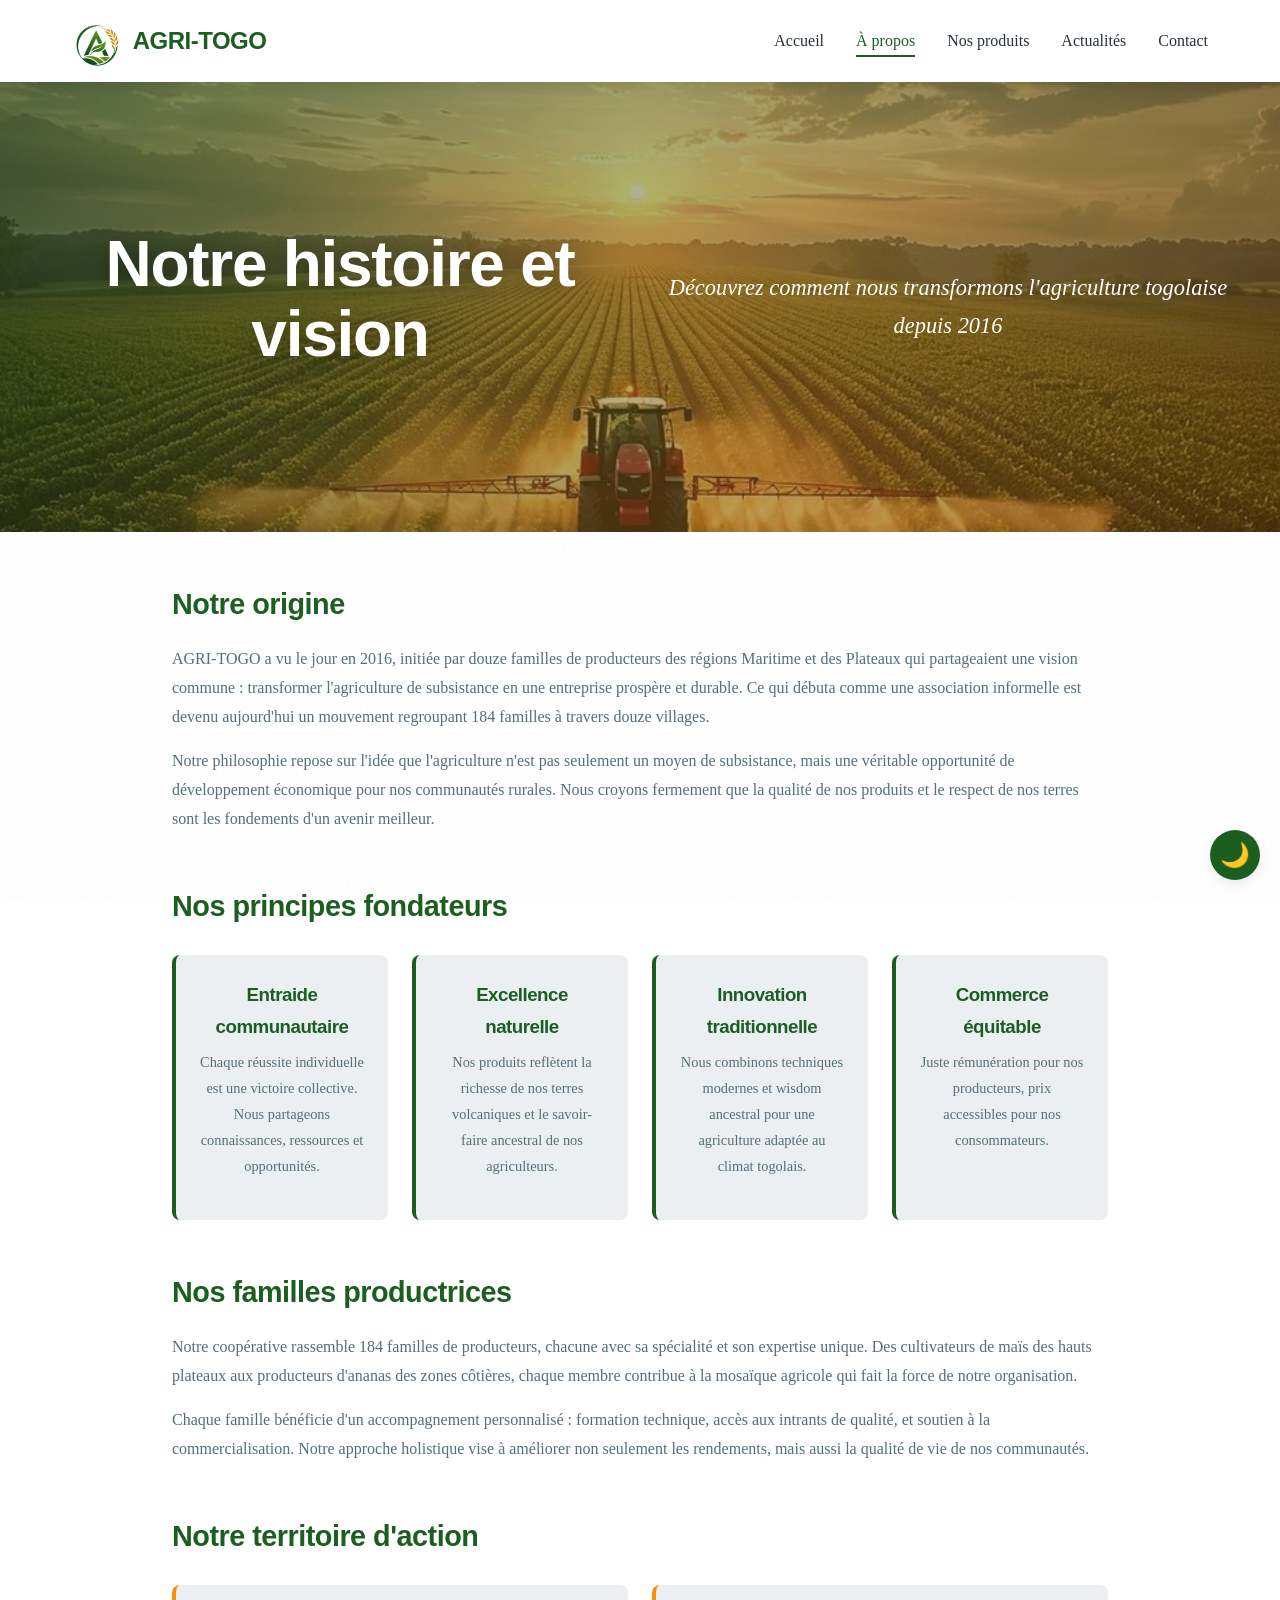
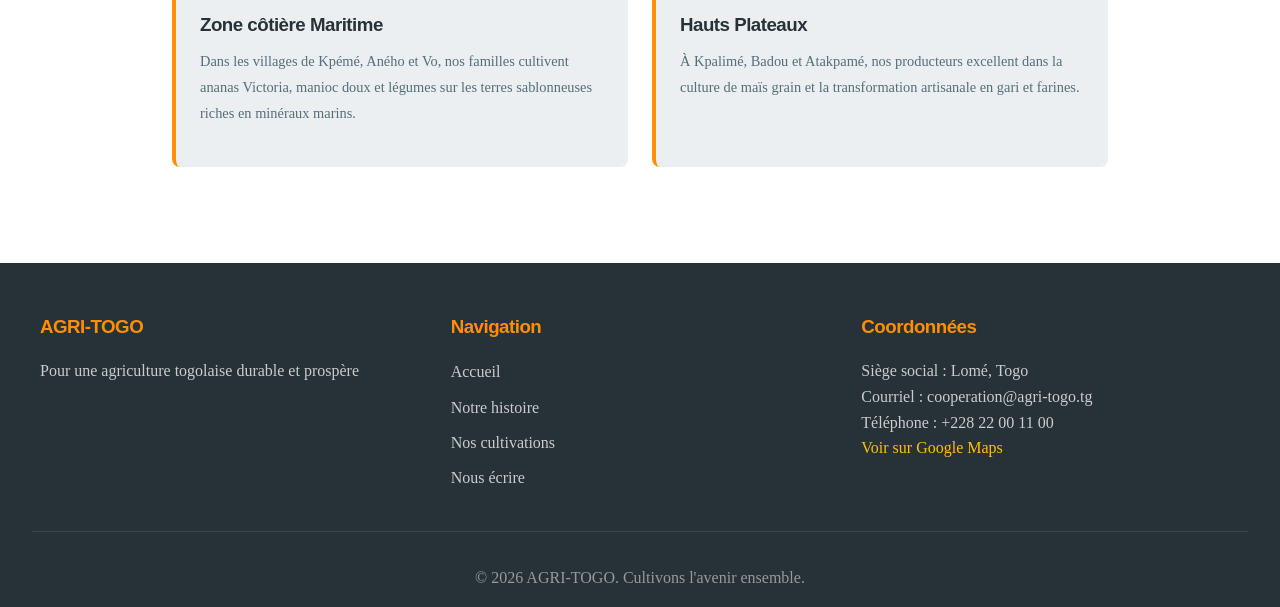
==== pages/a-propos.html @ 48dbe045 "First commit" ====
<!DOCTYPE html>
<html lang="fr">
<head>
    <meta charset="UTF-8">
    <meta name="viewport" content="width=device-width, initial-scale=1.0">
    <title>Notre Histoire | AGRI-TOGO</title>
    <link rel="stylesheet" href="../css/style.css">
</head>
<body>
    <!-- Header avec navigation -->
    <header>
        <nav class="navbar">
            <div class="logo">
                <img src="../images/logo.png" alt="AGRI-TOGO">
                <span class="logo-text">AGRI-TOGO</span>
            </div>
            <button class="hamburger" aria-label="Menu">
                <span></span>
                <span></span>
                <span></span>
            </button>
            <ul class="nav-links">
                <li><a href="../index.html">Accueil</a></li>
                <li><a href="a-propos.html" class="active">À propos</a></li>
                <li><a href="nos-produits.html">Nos produits</a></li>
                <li><a href="actualites.html">Actualités</a></li>
                <li><a href="contact.html">Contact</a></li>
            </ul>
        </nav>
    </header>

    <main>
        <!-- Header de page avec titre -->
        <section class="page-header">
            <h1>Notre histoire et vision</h1>
            <p>Découvrez comment nous transformons l'agriculture togolaise depuis 2016</p>
        </section>

        <!-- Contenu principal de la page À propos -->
        <section class="about-content">
            <!-- Section histoire -->
            <div class="about-section">
                <h2>Notre origine</h2>
                <p>AGRI-TOGO a vu le jour en 2016, initiée par douze familles de producteurs des régions Maritime et des Plateaux qui partageaient une vision commune : transformer l'agriculture de subsistance en une entreprise prospère et durable. Ce qui débuta comme une association informelle est devenu aujourd'hui un mouvement regroupant 184 familles à travers douze villages.</p>
                <p>Notre philosophie repose sur l'idée que l'agriculture n'est pas seulement un moyen de subsistance, mais une véritable opportunité de développement économique pour nos communautés rurales. Nous croyons fermement que la qualité de nos produits et le respect de nos terres sont les fondements d'un avenir meilleur.</p>
            </div>

            <!-- Section valeurs -->
            <div class="about-section">
                <h2>Nos principes fondateurs</h2>
                <div class="values-grid">
                    <div class="value-card">
                        <h3>Entraide communautaire</h3>
                        <p>Chaque réussite individuelle est une victoire collective. Nous partageons connaissances, ressources et opportunités.</p>
                    </div>
                    <div class="value-card">
                        <h3>Excellence naturelle</h3>
                        <p>Nos produits reflètent la richesse de nos terres volcaniques et le savoir-faire ancestral de nos agriculteurs.</p>
                    </div>
                    <div class="value-card">
                        <h3>Innovation traditionnelle</h3>
                        <p>Nous combinons techniques modernes et wisdom ancestral pour une agriculture adaptée au climat togolais.</p>
                    </div>
                    <div class="value-card">
                        <h3>Commerce équitable</h3>
                        <p>Juste rémunération pour nos producteurs, prix accessibles pour nos consommateurs.</p>
                    </div>
                </div>
            </div>

            <!-- Section membres -->
            <div class="about-section">
                <h2>Nos familles productrices</h2>
                <p>Notre coopérative rassemble 184 familles de producteurs, chacune avec sa spécialité et son expertise unique. Des cultivateurs de maïs des hauts plateaux aux producteurs d'ananas des zones côtières, chaque membre contribue à la mosaïque agricole qui fait la force de notre organisation.</p>
                <p>Chaque famille bénéficie d'un accompagnement personnalisé : formation technique, accès aux intrants de qualité, et soutien à la commercialisation. Notre approche holistique vise à améliorer non seulement les rendements, mais aussi la qualité de vie de nos communautés.</p>
            </div>

            <!-- Section zone d'action -->
            <div class="about-section">
                <h2>Notre territoire d'action</h2>
                <div class="regions-grid">
                    <div class="region-card">
                        <h3>Zone côtière Maritime</h3>
                        <p>Dans les villages de Kpémé, Aného et Vo, nos familles cultivent ananas Victoria, manioc doux et légumes sur les terres sablonneuses riches en minéraux marins.</p>
                    </div>
                    <div class="region-card">
                        <h3>Hauts Plateaux </h3>
                        <p>À Kpalimé, Badou et Atakpamé, nos producteurs excellent dans la culture de maïs grain et la transformation artisanale en gari et farines.</p>
                    </div>
                </div>
            </div>
        </section>
    </main>

    <!-- Footer identique à toutes les pages -->
    <footer>
        <div class="footer-content">
            <div class="footer-section">
                <h3>AGRI-TOGO</h3>
                <p>Pour une agriculture togolaise durable et prospère</p>
            </div>
            <div class="footer-section">
                <h3>Navigation</h3>
                <ul>
                    <li><a href="../index.html">Accueil</a></li>
                    <li><a href="a-propos.html">Notre histoire</a></li>
                    <li><a href="nos-produits.html">Nos cultivations</a></li>
                    <li><a href="contact.html">Nous écrire</a></li>
                </ul>
            </div>
            <div class="footer-section">
                <h3>Coordonnées</h3>
                <p>Siège social : Lomé, Togo</p>
                <p>Courriel : cooperation@agri-togo.tg</p>
                <p>Téléphone : +228 22 00 11 00</p>
                <p><a href="https://maps.app.goo.gl/mjLLKNpsAV3gKmQQ9" target="_blank" style="color: #FFC107;">Voir sur Google Maps</a></p>
            </div>
        </div>
        <div class="footer-bottom">
            <p>&copy; 2026 AGRI-TOGO. Cultivons l'avenir ensemble.</p>
        </div>
    </footer>

    <script src="../js/script.js"></script>
</body>
</html>
---- css/style.css ----
/* ============================================
   RESET ET BASE
   Normalisation des styles par défaut du navigateur
   ============================================ */
* {
    margin: 0;
    padding: 0;
    box-sizing: border-box;
}

/* Variables CSS personnalisées pour la palette de couleurs */
:root {
    --primary-color: #1B5E20;    /* Vert principal - identité visuelle */
    --secondary-color: #FF6F00;  /* Orange secondaire - accent */
    --accent-color: #FF8F00;     /* Orange clair - CTA */
    --text-dark: #263238;         /* Texte principal */
    --text-light: #546E7A;        /* Texte secondaire */
    --bg-light: #ECEFF1;          /* Fond clair */
    --bg-white: #FFFFFF;          /* Fond blanc */
    --border-color: #CFD8DC;       /* Bordures */
    --shadow: 0 4px 12px rgba(0, 0, 0, 0.08);  /* Ombres douces */
    --transition: all 0.3s cubic-bezier(0.4, 0, 0.2, 1);  /* Transitions fluides */
}

/* Typographie et base du corps */
body {
    font-family: 'Georgia', 'Times New Roman', serif;  /* Police avec empatie */
    line-height: 1.7;
    color: var(--text-dark);
    background-color: var(--bg-white);
}

/* Titres avec police caractéristique forte */
h1, h2, h3, h4, h5, h6 {
    font-family: 'Arial Black', 'Helvetica Neue', sans-serif;
    font-weight: 900;
    letter-spacing: -0.5px;
}

/* Images responsives */
img {
    max-width: 100%;
    height: auto;
    display: block;
}

/* Liens sans soulignement avec transitions */
a {
    text-decoration: none;
    color: inherit;
    transition: var(--transition);
}

/* Listes sans puces par défaut */
ul {
    list-style: none;
}

/* ============================================
   HEADER ET NAVIGATION
   Barre de navigation fixe en haut de page
   ============================================ */
header {
    background-color: var(--bg-white);
    box-shadow: var(--shadow);
    position: sticky;
    top: 0;
    z-index: 1000;
}

.navbar {
    display: flex;
    justify-content: space-between;
    align-items: center;
    padding: 1rem 2rem;
    max-width: 1200px;
    margin: 0 auto;
}

/* Logo conteneur avec image et texte */
.logo {
    display: flex;
    align-items: center;
    gap: 10px;
}

.logo img {
    height: 50px;
    width: auto;
}

/* Texte du logo à côté de l'image */
.logo-text {
    font-family: 'Arial Black', 'Helvetica Neue', sans-serif;
    font-size: 1.5rem;
    font-weight: 900;
    color: var(--primary-color);
    letter-spacing: -0.5px;
}

/* Liens de navigation - Layout horizontal */
.nav-links {
    display: flex;
    gap: 2rem;
    align-items: center;
}

.nav-links a {
    color: var(--text-dark);
    font-weight: 500;
    padding: 0.5rem 0;
    position: relative;
}

/* Effet hover et état actif des liens de navigation */
.nav-links a:hover,
.nav-links a.active {
    color: var(--primary-color);
}

/* Ligne indicatrice sous le lien actif */
.nav-links a.active::after {
    content: '';
    position: absolute;
    bottom: 0;
    left: 0;
    width: 100%;
    height: 2px;
    background-color: var(--primary-color);
}

/* Menu hamburger pour mobile (caché par défaut) */
.hamburger {
    display: none;
    flex-direction: column;
    background: none;
    border: none;
    cursor: pointer;
    padding: 0.5rem;
}

/* Barres du menu hamburger */
.hamburger span {
    width: 25px;
    height: 3px;
    background-color: var(--text-dark);
    margin: 3px 0;
    transition: var(--transition);
}

/* ============================================
   CONTENU PRINCIPAL
   ============================================ */
main {
    min-height: calc(100vh - 200px);
}

/* ============================================
   SECTION HERO (bannière principale) - DESIGN PREMIUM
   ============================================ */
.hero {
    background: 
        linear-gradient(135deg, rgba(27, 94, 32, 0.5), rgba(255, 111, 0, 0.35)),
        url('../images/banniere.jpg');
    background-size: cover;
    background-position: center;
    background-attachment: fixed;
    color: white;
    padding: 8rem 2rem;
    text-align: center;
    position: relative;
    overflow: hidden;
    min-height: 90vh;
    display: flex;
    align-items: center;
    justify-content: center;
}

/* Grain organique pour texture terroir */
.hero::before {
    content: '';
    position: fixed;
    top: 0;
    left: 0;
    right: 0;
    bottom: 0;
    background-image: url("data:image/svg+xml,%3Csvg viewBox='0 0 256 256' xmlns='http://www.w3.org/2000/svg'%3E%3Cfilter id='noise'%3E%3CfeTurbulence type='fractalNoise' baseFrequency='0.9' numOctaves='4' stitchTiles='stitch'/%3E%3C/filter%3E%3Crect width='100%25' height='100%25' filter='url(%23noise)'/%3E%3C/svg%3E");
    opacity: 0.03;
    pointer-events: none;
    z-index: 1;
}

/* Gradient radial pour profondeur cinématique */
.hero::after {
    content: '';
    position: absolute;
    top: 50%;
    left: 50%;
    transform: translate(-50%, -50%);
    width: 120%;
    height: 120%;
    background: radial-gradient(circle at center, transparent 0%, rgba(0, 0, 0, 0.3) 100%);
    pointer-events: none;
    z-index: 2;
}

/* Contenu du hero avec double-bezel architecture */
.hero-content {
    position: relative;
    z-index: 3;
    max-width: 900px;
    margin: 0 auto;
}

/* Eyebrow tag avant le titre */
.hero-content::before {
    content: 'COOPÉRATIVE AGRICOLE TOGOLAISE';
    display: block;
    font-size: 0.75rem;
    font-weight: 600;
    letter-spacing: 0.3em;
    text-transform: uppercase;
    margin-bottom: 2rem;
    opacity: 0.9;
    background: rgba(255, 255, 255, 0.15);
    backdrop-filter: blur(10px);
    padding: 0.5rem 1.5rem;
    border-radius: 50px;
    border: 1px solid rgba(255, 255, 255, 0.2);
    width: fit-content;
    margin-left: auto;
    margin-right: auto;
}

/* Titre principal du hero - typographie massive */
.hero-content h1 {
    font-size: 5rem;
    margin-bottom: 1.5rem;
    letter-spacing: -0.03em;
    line-height: 1.1;
    font-weight: 900;
    text-shadow: 0 4px 30px rgba(0, 0, 0, 0.4);
    animation: heroFadeUp 1s cubic-bezier(0.32, 0.72, 0, 1) forwards;
    opacity: 0;
    transform: translateY(30px);
}

/* Slogan sous le titre */
.hero-content .slogan {
    font-size: 1.8rem;
    margin-bottom: 3rem;
    opacity: 0.95;
    font-style: italic;
    font-family: 'Georgia', serif;
    font-weight: 400;
    line-height: 1.6;
    max-width: 700px;
    margin-left: auto;
    margin-right: auto;
    animation: heroFadeUp 1s cubic-bezier(0.32, 0.72, 0, 1) 0.2s forwards;
    opacity: 0;
    transform: translateY(30px);
}

/* Animation du hero */
@keyframes heroFadeUp {
    to {
        opacity: 1;
        transform: translateY(0);
    }
}

/* Bouton d'appel à l'action (CTA) - Architecture nested */
.cta-button {
    display: inline-flex;
    align-items: center;
    gap: 1rem;
    background-color: var(--secondary-color);
    color: white;
    padding: 1.5rem 3rem;
    border-radius: 50px;
    font-weight: 700;
    transition: all 0.7s cubic-bezier(0.32, 0.72, 0, 1);
    text-transform: uppercase;
    letter-spacing: 0.15em;
    border: 2px solid var(--secondary-color);
    position: relative;
    overflow: hidden;
    font-size: 0.9rem;
    animation: heroFadeUp 1s cubic-bezier(0.32, 0.72, 0, 1) 0.4s forwards;
    opacity: 0;
    transform: translateY(30px);
    box-shadow: 0 4px 20px rgba(255, 111, 0, 0.3);
}

/* Nested icon wrapper pour le bouton */
.cta-button::after {
    content: '→';
    display: flex;
    align-items: center;
    justify-content: center;
    width: 2rem;
    height: 2rem;
    background: rgba(255, 255, 255, 0.2);
    border-radius: 50%;
    transition: all 0.5s cubic-bezier(0.32, 0.72, 0, 1);
}

/* État hover du CTA avec micro-interactions */
.cta-button:hover {
    background-color: var(--accent-color);
    border-color: var(--accent-color);
    transform: translateY(-4px) scale(1.02);
    box-shadow: 0 12px 40px rgba(255, 111, 0, 0.5);
}

.cta-button:hover::after {
    transform: translateX(4px) rotate(-10deg) scale(1.1);
    background: rgba(255, 255, 255, 0.3);
}

.cta-button:active {
    transform: translateY(-2px) scale(0.98);
}

/* ============================================
   SECTION STATISTIQUES
   ============================================ */
.stats {
    background: linear-gradient(180deg, var(--bg-light) 0%, #FFFFFF 100%);
    padding: 4rem 2rem;
    border-top: 4px solid var(--secondary-color);
}

/* Grille des statistiques */
.stats-container {
    max-width: 1200px;
    margin: 0 auto;
    display: grid;
    grid-template-columns: repeat(auto-fit, minmax(220px, 1fr));
    gap: 2.5rem;
    text-align: center;
}

/* Carte de statistique individuelle */
.stat-item {
    padding: 2rem;
    background: white;
    border-radius: 12px;
    box-shadow: var(--shadow);
    transition: var(--transition);
}

.stat-item:hover {
    transform: translateY(-8px);
    box-shadow: 0 8px 24px rgba(0, 0, 0, 0.12);
}

/* Chiffre de la statistique */
.stat-item h3 {
    font-size: 3rem;
    color: var(--primary-color);
    margin-bottom: 0.5rem;
    font-family: 'Arial Black', sans-serif;
}

/* Label de la statistique */
.stat-item p {
    color: var(--text-light);
    font-size: 1.1rem;
    font-weight: 500;
    text-transform: uppercase;
    letter-spacing: 1px;
}

/* ============================================
   SECTION ACTUALITÉS (NEWS)
   ============================================ */
.latest-news {
    padding: 5rem 2rem;
    max-width: 1200px;
    margin: 0 auto;
}

/* Titre de la section actualités */
.latest-news h2 {
    text-align: center;
    margin-bottom: 3rem;
    color: var(--primary-color);
    font-size: 2.2rem;
    font-family: 'Arial Black', sans-serif;
    letter-spacing: -1px;
}

/* Grille des cartes d'actualités */
.news-grid {
    display: grid;
    grid-template-columns: repeat(auto-fit, minmax(320px, 1fr));
    gap: 2.5rem;
}

/* Carte d'actualité */
.news-card {
    background-color: var(--bg-white);
    border-radius: 16px;
    overflow: hidden;
    box-shadow: var(--shadow);
    transition: var(--transition);
    border: 1px solid var(--border-color);
}

.news-card:hover {
    transform: translateY(-8px);
    box-shadow: 0 12px 32px rgba(0, 0, 0, 0.15);
    border-color: var(--secondary-color);
}

/* Image de la carte d'actualité */
.news-card img {
    width: 100%;
    height: 220px;
    object-fit: cover;
    filter: brightness(0.95);
    transition: var(--transition);
}

.news-card:hover img {
    filter: brightness(1);
}

/* Contenu de la carte d'actualité */
.news-content {
    padding: 2rem;
}

/* Description de l'actualité */
.news-content p {
    color: var(--text-light);
    margin-bottom: 1.5rem;
    font-size: 1rem;
    line-height: 1.7;
}

/* Lien "Découvrir" de l'actualité */
.news-content a {
    color: var(--primary-color);
    font-weight: 700;
    display: inline-flex;
    align-items: center;
    gap: 0.5rem;
}

/* Flèche animée du lien */
.news-content a::after {
    content: '→';
    transition: var(--transition);
}

.news-content a:hover::after {
    transform: translateX(5px);
}

/* ============================================
   HEADER DE PAGE (pour les pages internes) - DESIGN PREMIUM
   ============================================ */
.page-header {
    background: 
        linear-gradient(135deg, rgba(27, 94, 32, 0.5), rgba(255, 111, 0, 0.35)),
        url('../images/banniere.jpg');
    background-size: cover;
    background-position: center;
    background-attachment: fixed;
    color: white;
    padding: 6rem 2rem;
    text-align: center;
    position: relative;
    overflow: hidden;
    min-height: 50vh;
    display: flex;
    align-items: center;
    justify-content: center;
}

/* Grain organique pour les page-headers */
.page-header::before {
    content: '';
    position: fixed;
    top: 0;
    left: 0;
    right: 0;
    bottom: 0;
    background-image: url("data:image/svg+xml,%3Csvg viewBox='0 0 256 256' xmlns='http://www.w3.org/2000/svg'%3E%3Cfilter id='noise'%3E%3CfeTurbulence type='fractalNoise' baseFrequency='0.9' numOctaves='4' stitchTiles='stitch'/%3E%3C/filter%3E%3Crect width='100%25' height='100%25' filter='url(%23noise)'/%3E%3C/svg%3E");
    opacity: 0.03;
    pointer-events: none;
    z-index: 1;
}

/* Gradient radial pour profondeur */
.page-header::after {
    content: '';
    position: absolute;
    top: 50%;
    left: 50%;
    transform: translate(-50%, -50%);
    width: 120%;
    height: 120%;
    background: radial-gradient(circle at center, transparent 0%, rgba(0, 0, 0, 0.3) 100%);
    pointer-events: none;
    z-index: 2;
}

/* Contenu du page-header */
.page-header > * {
    position: relative;
    z-index: 3;
}

.page-header h1 {
    font-size: 4rem;
    margin-bottom: 1rem;
    letter-spacing: -0.02em;
    line-height: 1.1;
    font-weight: 900;
    text-shadow: 0 4px 30px rgba(0, 0, 0, 0.4);
    animation: heroFadeUp 1s cubic-bezier(0.32, 0.72, 0, 1) forwards;
    opacity: 0;
    transform: translateY(30px);
}

.page-header p {
    opacity: 0.95;
    font-size: 1.4rem;
    font-style: italic;
    font-family: 'Georgia', serif;
    max-width: 600px;
    margin: 0 auto;
    animation: heroFadeUp 1s cubic-bezier(0.32, 0.72, 0, 1) 0.2s forwards;
    opacity: 0;
    transform: translateY(30px);
}

/* ============================================
   PAGE À PROPOS
   ============================================ */
.about-content {
    max-width: 1000px;
    margin: 0 auto;
    padding: 3rem 2rem;
}

/* Section individuelle de la page À propos */
.about-section {
    margin-bottom: 3rem;
}

.about-section h2 {
    color: var(--primary-color);
    margin-bottom: 1rem;
    font-size: 1.8rem;
}

.about-section p {
    color: var(--text-light);
    margin-bottom: 1rem;
    line-height: 1.8;
}

/* Grille des valeurs */
.values-grid {
    display: grid;
    grid-template-columns: repeat(auto-fit, minmax(200px, 1fr));
    gap: 1.5rem;
    margin-top: 1.5rem;
}

/* Carte de valeur */
.value-card {
    background-color: var(--bg-light);
    padding: 1.5rem;
    border-radius: 8px;
    text-align: center;
    border-left: 4px solid var(--primary-color);
}

.value-card h3 {
    color: var(--primary-color);
    margin-bottom: 0.5rem;
}

/* Description de la valeur */
.value-card p {
    color: var(--text-light);
    font-size: 0.9rem;
}

/* Grille des régions */
.regions-grid {
    display: grid;
    grid-template-columns: repeat(auto-fit, minmax(250px, 1fr));
    gap: 1.5rem;
    margin-top: 1.5rem;
}

/* Carte de région */
.region-card {
    background-color: var(--bg-light);
    padding: 1.5rem;
    border-radius: 8px;
    border-left: 4px solid var(--accent-color);
}

.region-card h3 {
    color: var(--text-dark);
    margin-bottom: 0.5rem;
}

.region-card p {
    color: var(--text-light);
    font-size: 0.9rem;
}

/* ============================================
   PAGE PRODUITS
   ============================================ */
.products-filter {
    padding: 2rem;
    max-width: 1200px;
    margin: 0 auto;
    text-align: center;
}

.products-filter h2 {
    color: var(--primary-color);
    margin-bottom: 1.5rem;
}

/* Boutons de filtrage */
.filter-buttons {
    display: flex;
    flex-wrap: wrap;
    justify-content: center;
    gap: 1rem;
}

.filter-btn {
    padding: 0.75rem 1.5rem;
    border: 2px solid var(--primary-color);
    background-color: transparent;
    color: var(--primary-color);
    border-radius: 25px;
    cursor: pointer;
    font-weight: 500;
    transition: var(--transition);
}

.filter-btn:hover,
.filter-btn.active {
    background-color: var(--primary-color);
    color: white;
}

/* Galerie de produits */
.products-gallery {
    padding: 2rem;
    max-width: 1200px;
    margin: 0 auto;
}

/* Conteneur du carrousel */
.carousel-container {
    position: relative;
    overflow: hidden;
    padding: 0 60px; /* Espace pour les boutons */
    margin: 0 -60px; /* Compenser le padding */
}

/* Piste du carrousel */
.carousel-track {
    display: flex;
    gap: 2rem;
    transition: transform 0.5s ease;
}

/* Carte de produit */
.product-card {
    flex: 0 0 280px; /* Largeur fixe pour le carrousel */
    background-color: var(--bg-white);
    border-radius: 8px;
    overflow: hidden;
    box-shadow: var(--shadow);
    transition: var(--transition);
}

.product-card:hover {
    transform: translateY(-5px);
    box-shadow: 0 4px 16px rgba(0, 0, 0, 0.15);
}

/* Image du produit */
.product-card img {
    width: 100%;
    height: 200px;
    object-fit: cover;
}

/* Informations du produit */
.product-info {
    padding: 1.5rem;
}

.product-info h3 {
    color: var(--text-dark);
    margin-bottom: 0.5rem;
}

.product-info p {
    color: var(--text-light);
    font-size: 0.9rem;
    margin-bottom: 0.5rem;
}

/* Badge de catégorie */
.product-category {
    display: inline-block;
    background-color: var(--bg-light);
    color: var(--primary-color);
    padding: 0.25rem 0.75rem;
    border-radius: 15px;
    font-size: 0.8rem;
    font-weight: 500;
}

/* Boutons de navigation du carrousel */
.carousel-btn {
    position: absolute;
    top: 50%;
    transform: translateY(-50%);
    background-color: var(--primary-color);
    color: white;
    border: none;
    width: 50px;
    height: 50px;
    border-radius: 50%;
    cursor: pointer;
    font-size: 1.5rem;
    display: flex;
    align-items: center;
    justify-content: center;
    transition: var(--transition);
    z-index: 10;
    box-shadow: 0 4px 12px rgba(0, 0, 0, 0.2);
}

.carousel-btn:hover {
    background-color: var(--secondary-color);
}

.carousel-btn.prev {
    left: 0;
}

.carousel-btn.next {
    right: 0;
}

/* ============================================
   PAGE ACTUALITÉS
   ============================================ */
.news-list {
    max-width: 1000px;
    margin: 0 auto;
    padding: 3rem 2rem;
}

/* Article d'actualité */
.news-item {
    display: flex;
    gap: 2rem;
    margin-bottom: 2rem;
    background-color: var(--bg-white);
    border-radius: 8px;
    overflow: hidden;
    box-shadow: var(--shadow);
}

/* Article mis en avant (layout vertical) */
.news-item.featured {
    flex-direction: column;
}

/* Image de l'article */
.news-item img {
    width: 200px;
    height: 150px;
    object-fit: cover;
}

.news-item.featured img {
    width: 100%;
    height: 300px;
}

/* Contenu de l'article */
.news-item-content {
    padding: 1.5rem;
    flex: 1;
}

.news-item-content .news-date {
    color: var(--text-light);
    font-size: 0.9rem;
    margin-bottom: 0.5rem;
}

.news-item-content h2 {
    color: var(--text-dark);
    margin-bottom: 0.5rem;
    font-size: 1.3rem;
}

.news-item-content p {
    color: var(--text-light);
    margin-bottom: 1rem;
    line-height: 1.6;
}

/* Lien "En savoir plus" */
.read-more {
    color: var(--primary-color);
    font-weight: 600;
}

.read-more:hover {
    text-decoration: underline;
}

/* ============================================
   PAGE CONTACT - DESIGN PREMIUM
   ============================================ */
.contact-container {
    max-width: 1200px;
    margin: 0 auto;
    padding: 4rem 2rem;
    display: grid;
    grid-template-columns: 1fr 1fr;
    gap: 4rem;
}

.contact-info h2,
.contact-form-container h2 {
    color: var(--primary-color);
    margin-bottom: 2rem;
    font-size: 2rem;
    letter-spacing: -0.02em;
}

/* Item d'information de contact - Double-Bezel */
.info-item {
    margin-bottom: 2rem;
    padding: 1.5rem;
    background: var(--bg-light);
    border-radius: 1.5rem;
    border: 1px solid var(--border-color);
    transition: all 0.5s cubic-bezier(0.32, 0.72, 0, 1);
}

.info-item:hover {
    transform: translateY(-4px);
    box-shadow: 0 8px 30px rgba(0, 0, 0, 0.1);
    border-color: var(--secondary-color);
}

.info-item h3 {
    color: var(--text-dark);
    margin-bottom: 0.75rem;
    font-size: 1.1rem;
    font-weight: 700;
    letter-spacing: 0.02em;
}

.info-item p {
    color: var(--text-light);
    line-height: 1.7;
}

/* Conteneur du formulaire - Double-Bezel architecture */
.contact-form-container {
    background: var(--bg-white);
    border-radius: 2rem;
    padding: 2.5rem;
    border: 1px solid var(--border-color);
    box-shadow: 0 4px 20px rgba(0, 0, 0, 0.08);
    position: relative;
}

/* Outer shell effect */
.contact-form-container::before {
    content: '';
    position: absolute;
    inset: -1px;
    background: linear-gradient(135deg, var(--primary-color), var(--secondary-color));
    border-radius: 2rem;
    z-index: -1;
    opacity: 0.1;
}

/* Formulaire de contact */
.contact-form {
    display: flex;
    flex-direction: column;
    gap: 1.75rem;
}

/* Groupe de formulaire - Premium styling */
.form-group {
    display: flex;
    flex-direction: column;
    gap: 0.75rem;
}

.form-group label {
    font-weight: 600;
    color: var(--text-dark);
    font-size: 0.9rem;
    letter-spacing: 0.05em;
    text-transform: uppercase;
}

/* Champs du formulaire - Double-Bezel */
.form-group input,
.form-group select,
.form-group textarea {
    padding: 1rem 1.25rem;
    border: 2px solid var(--border-color);
    border-radius: 1rem;
    font-family: inherit;
    font-size: 1rem;
    transition: all 0.5s cubic-bezier(0.32, 0.72, 0, 1);
    background: var(--bg-white);
}

.form-group textarea {
    resize: vertical;
    min-height: 120px;
}

/* État focus des champs du formulaire */
.form-group input:focus,
.form-group select:focus,
.form-group textarea:focus {
    outline: none;
    border-color: var(--primary-color);
    box-shadow: 0 0 0 4px rgba(27, 94, 32, 0.1);
    transform: translateY(-2px);
}

/* Message d'erreur de validation */
.form-group .error-message {
    color: #e74c3c;
    font-size: 0.85rem;
    min-height: 1.2rem;
    font-weight: 500;
}

/* État d'erreur du formulaire */
.form-group.error input,
.form-group.error select,
.form-group.error textarea {
    border-color: #e74c3c;
    animation: shake 0.5s cubic-bezier(0.32, 0.72, 0, 1);
}

@keyframes shake {
    0%, 100% { transform: translateX(0); }
    25% { transform: translateX(-8px); }
    75% { transform: translateX(8px); }
}

/* Bouton de soumission du formulaire - Premium CTA */
.submit-btn {
    background-color: var(--primary-color);
    color: white;
    padding: 1.25rem 2.5rem;
    border: none;
    border-radius: 50px;
    font-size: 1rem;
    font-weight: 700;
    cursor: pointer;
    transition: all 0.7s cubic-bezier(0.32, 0.72, 0, 1);
    text-transform: uppercase;
    letter-spacing: 0.15em;
    position: relative;
    overflow: hidden;
    margin-top: 1rem;
    box-shadow: 0 4px 20px rgba(27, 94, 32, 0.3);
}

.submit-btn::after {
    content: '→';
    display: flex;
    align-items: center;
    justify-content: center;
    width: 1.5rem;
    height: 1.5rem;
    background: rgba(255, 255, 255, 0.2);
    border-radius: 50%;
    margin-left: 0.75rem;
    transition: all 0.5s cubic-bezier(0.32, 0.72, 0, 1);
}

.submit-btn:hover {
    background-color: var(--secondary-color);
    transform: translateY(-4px) scale(1.02);
    box-shadow: 0 12px 40px rgba(255, 111, 0, 0.4);
}

.submit-btn:hover::after {
    transform: translateX(4px) rotate(-10deg) scale(1.1);
    background: rgba(255, 255, 255, 0.3);
}

.submit-btn:active {
    transform: translateY(-2px) scale(0.98);
}

.submit-btn:disabled {
    opacity: 0.6;
    cursor: not-allowed;
    transform: none;
}

/* Message de succès après soumission - Premium styling */
.success-message {
    background: linear-gradient(135deg, #d4edda, #c3e6cb);
    color: #155724;
    padding: 1.5rem;
    border-radius: 1rem;
    margin-top: 1rem;
    border: 1px solid #a3d9a5;
    text-align: center;
    font-weight: 600;
    animation: successFadeIn 0.5s cubic-bezier(0.32, 0.72, 0, 1);
}

@keyframes successFadeIn {
    from {
        opacity: 0;
        transform: translateY(-20px);
    }
    to {
        opacity: 1;
        transform: translateY(0);
    }
}

/* Section carte Google Maps */
.map-section {
    max-width: 1200px;
    margin: 0 auto;
    padding: 3rem 2rem;
}

.map-section h2 {
    color: var(--primary-color);
    margin-bottom: 1.5rem;
    text-align: center;
}

/* Placeholder de carte (si pas d'iframe) */
.map-placeholder {
    background-color: var(--bg-light);
    height: 300px;
    border-radius: 8px;
    display: flex;
    flex-direction: column;
    align-items: center;
    justify-content: center;
    color: var(--text-light);
    border: 2px dashed var(--border-color);
}

/* ============================================
   FOOTER
   ============================================ */
footer {
    background-color: var(--text-dark);
    color: white;
    padding: 3rem 2rem 1rem;
}

/* Contenu du footer */
.footer-content {
    max-width: 1200px;
    margin: 0 auto;
    display: grid;
    grid-template-columns: repeat(auto-fit, minmax(250px, 1fr));
    gap: 2rem;
    margin-bottom: 2rem;
}

/* Section du footer */
.footer-section h3 {
    margin-bottom: 1rem;
    color: var(--accent-color);
}

.footer-section p {
    color: #cccccc;
    line-height: 1.6;
}

.footer-section ul li {
    margin-bottom: 0.5rem;
}

.footer-section a {
    color: #cccccc;
}

.footer-section a:hover {
    color: var(--accent-color);
}

/* Bas du footer avec copyright */
.footer-bottom {
    text-align: center;
    padding-top: 2rem;
    border-top: 1px solid #444444;
    color: #999999;
}

/* ============================================
   DESIGN RESPONSIVE (MOBILE FIRST)
   ============================================ */
@media (max-width: 768px) {
    /* Navigation responsive */
    .navbar {
        padding: 1rem;
    }

    .hamburger {
        display: flex;
    }

    .nav-links {
        position: fixed;
        top: 70px;
        left: -100%;
        width: 100%;
        background-color: var(--bg-white);
        flex-direction: column;
        padding: 2rem;
        box-shadow: var(--shadow);
        transition: var(--transition);
        gap: 1rem;
    }

    /* Navigation active (ouverte) sur mobile */
    .nav-links.active {
        left: 0;
    }

    /* Hero responsive */
    .hero-content h1 {
        font-size: 2.5rem;
    }

    .hero-content .slogan {
        font-size: 1.2rem;
    }

    .cta-button {
        padding: 1.25rem 2rem;
        font-size: 0.85rem;
    }

    /* Page header responsive */
    .page-header h1 {
        font-size: 2.5rem;
    }

    .page-header p {
        font-size: 1.1rem;
    }

    /* Contact responsive */
    .contact-container {
        grid-template-columns: 1fr;
        gap: 2rem;
        padding: 2rem 1rem;
    }

    .contact-form-container {
        padding: 1.5rem;
    }

    /* Statistiques responsive */
    .stats-container {
        grid-template-columns: repeat(2, 1fr);
        gap: 1.5rem;
    }

    .stat-item h3 {
        font-size: 2rem;
    }

    /* Grille actualités responsive */
    .news-grid {
        grid-template-columns: 1fr;
    }

    /* Contact responsive */
    .contact-container {
        grid-template-columns: 1fr;
        gap: 2rem;
    }

    /* Articles d'actualité responsive */
    .news-item {
        flex-direction: column;
    }

    .news-item img {
        width: 100%;
        height: 200px;
    }

    .news-item.featured img {
        height: 250px;
    }

    /* Carrousel responsive */
    .carousel-btn {
        display: none;
    }

    .carousel-track {
        flex-direction: column;
    }

    .product-card {
        flex: 0 0 100%;
    }

    .carousel-container {
        padding: 0;
        margin: 0;
    }

    /* Filtres responsive */
    .filter-buttons {
        gap: 0.5rem;
    }

    .filter-btn {
        padding: 0.5rem 1rem;
        font-size: 0.9rem;
    }

    /* Header de page responsive */
    .page-header h1 {
        font-size: 2rem;
    }

    .page-header p {
        font-size: 1rem;
    }
}

/* Responsive pour petits écrans (mobile) */
@media (max-width: 480px) {
    .hero {
        padding: 4rem 1rem;
        min-height: 70vh;
    }

    .hero-content h1 {
        font-size: 2rem;
    }

    .hero-content .slogan {
        font-size: 1rem;
    }

    .cta-button {
        padding: 1rem 1.5rem;
        font-size: 0.8rem;
    }

    .page-header {
        padding: 4rem 1rem;
        min-height: 40vh;
    }

    .page-header h1 {
        font-size: 2rem;
    }

    .page-header p {
        font-size: 1rem;
    }

    .stats-container {
        grid-template-columns: 1fr;
    }

    .values-grid,
    .regions-grid {
        grid-template-columns: 1fr;
    }

    .about-content,
    .news-list,
    .products-filter,
    .products-gallery,
    .map-section {
        padding: 2rem 1rem;
    }

    .footer-content {
        grid-template-columns: 1fr;
    }
}

/* ============================================
   ANIMATIONS
   ============================================ */
/* Animation de fade-in */
@keyframes fadeIn {
    from {
        opacity: 0;
        transform: translateY(20px);
    }
    to {
        opacity: 1;
        transform: translateY(0);
    }
}

.fade-in {
    animation: fadeIn 0.6s ease forwards;
}

/* Effet de révélation au scroll */
.reveal {
    opacity: 0;
    transform: translateY(30px);
    transition: all 0.6s ease;
}

.reveal.active {
    opacity: 1;
    transform: translateY(0);
}

/* ============================================
   MODE SOMBRE
   ============================================ */
.dark-mode {
    --primary-color: #4CAF50;
    --secondary-color: #66BB6A;
    --text-dark: #E0E0E0;
    --text-light: #B0B0B0;
    --bg-light: #2D2D2D;
    --bg-white: #1A1A1A;
    --border-color: #444444;
    --shadow: 0 2px 8px rgba(0, 0, 0, 0.3);
}

/* Corps en mode sombre */
.dark-mode body {
    background-color: var(--bg-white);
    color: var(--text-dark);
}

/* Header en mode sombre */
.dark-mode header {
    background-color: var(--bg-white);
}

.dark-mode .navbar {
    background-color: var(--bg-white);
}

.dark-mode .logo-text {
    color: var(--primary-color);
}

/* Hero section en mode sombre */
.dark-mode .hero {
    background: 
        linear-gradient(135deg, rgba(76, 175, 80, 0.6), rgba(102, 187, 106, 0.4)),
        url('../images/banniere.jpg');
    background-size: cover;
    background-position: center;
    background-attachment: fixed;
}

/* Page header en mode sombre */
.dark-mode .page-header {
    background: 
        linear-gradient(135deg, rgba(76, 175, 80, 0.6), rgba(102, 187, 106, 0.4)),
        url('../images/banniere.jpg');
    background-size: cover;
    background-position: center;
    background-attachment: fixed;
}

/* Formulaire de contact en mode sombre */
.dark-mode .contact-form-container {
    background: var(--bg-white);
    border-color: var(--border-color);
}

.dark-mode .form-group input,
.dark-mode .form-group select,
.dark-mode .form-group textarea {
    background: var(--bg-white);
    border-color: var(--border-color);
    color: var(--text-dark);
}

.dark-mode .info-item {
    background: var(--bg-light);
    border-color: var(--border-color);
}
    background-position: center;
    background-attachment: fixed;
}

.dark-mode .stats,
.dark-mode .about-section,
.dark-mode .value-card,
.dark-mode .region-card,
.dark-mode .news-card,
.dark-mode .product-card,
.dark-mode .news-item,
.dark-mode .map-placeholder {
    background-color: var(--bg-light);
}

.dark-mode .news-card,
.dark-mode .product-card,
.dark-mode .news-item {
    box-shadow: 0 2px 8px rgba(0, 0, 0, 0.3);
}

.dark-mode footer {
    background-color: #0D0D0D;
}

.dark-mode .form-group input,
.dark-mode .form-group select,
.dark-mode .form-group textarea {
    background-color: var(--bg-light);
    border-color: var(--border-color);
    color: var(--text-dark);
}

.dark-mode .form-group input:focus,
.dark-mode .form-group select:focus,
.dark-mode .form-group textarea:focus {
    border-color: var(--primary-color);
}

/* Theme toggle button */
.theme-toggle {
    position: fixed;
    bottom: 20px;
    right: 20px;
    background-color: var(--primary-color);
    color: white;
    border: none;
    width: 50px;
    height: 50px;
    border-radius: 50%;
    cursor: pointer;
    font-size: 1.5rem;
    display: flex;
    align-items: center;
    justify-content: center;
    box-shadow: var(--shadow);
    transition: var(--transition);
    z-index: 1000;
}

.theme-toggle:hover {
    transform: scale(1.1);
    background-color: var(--secondary-color);
}
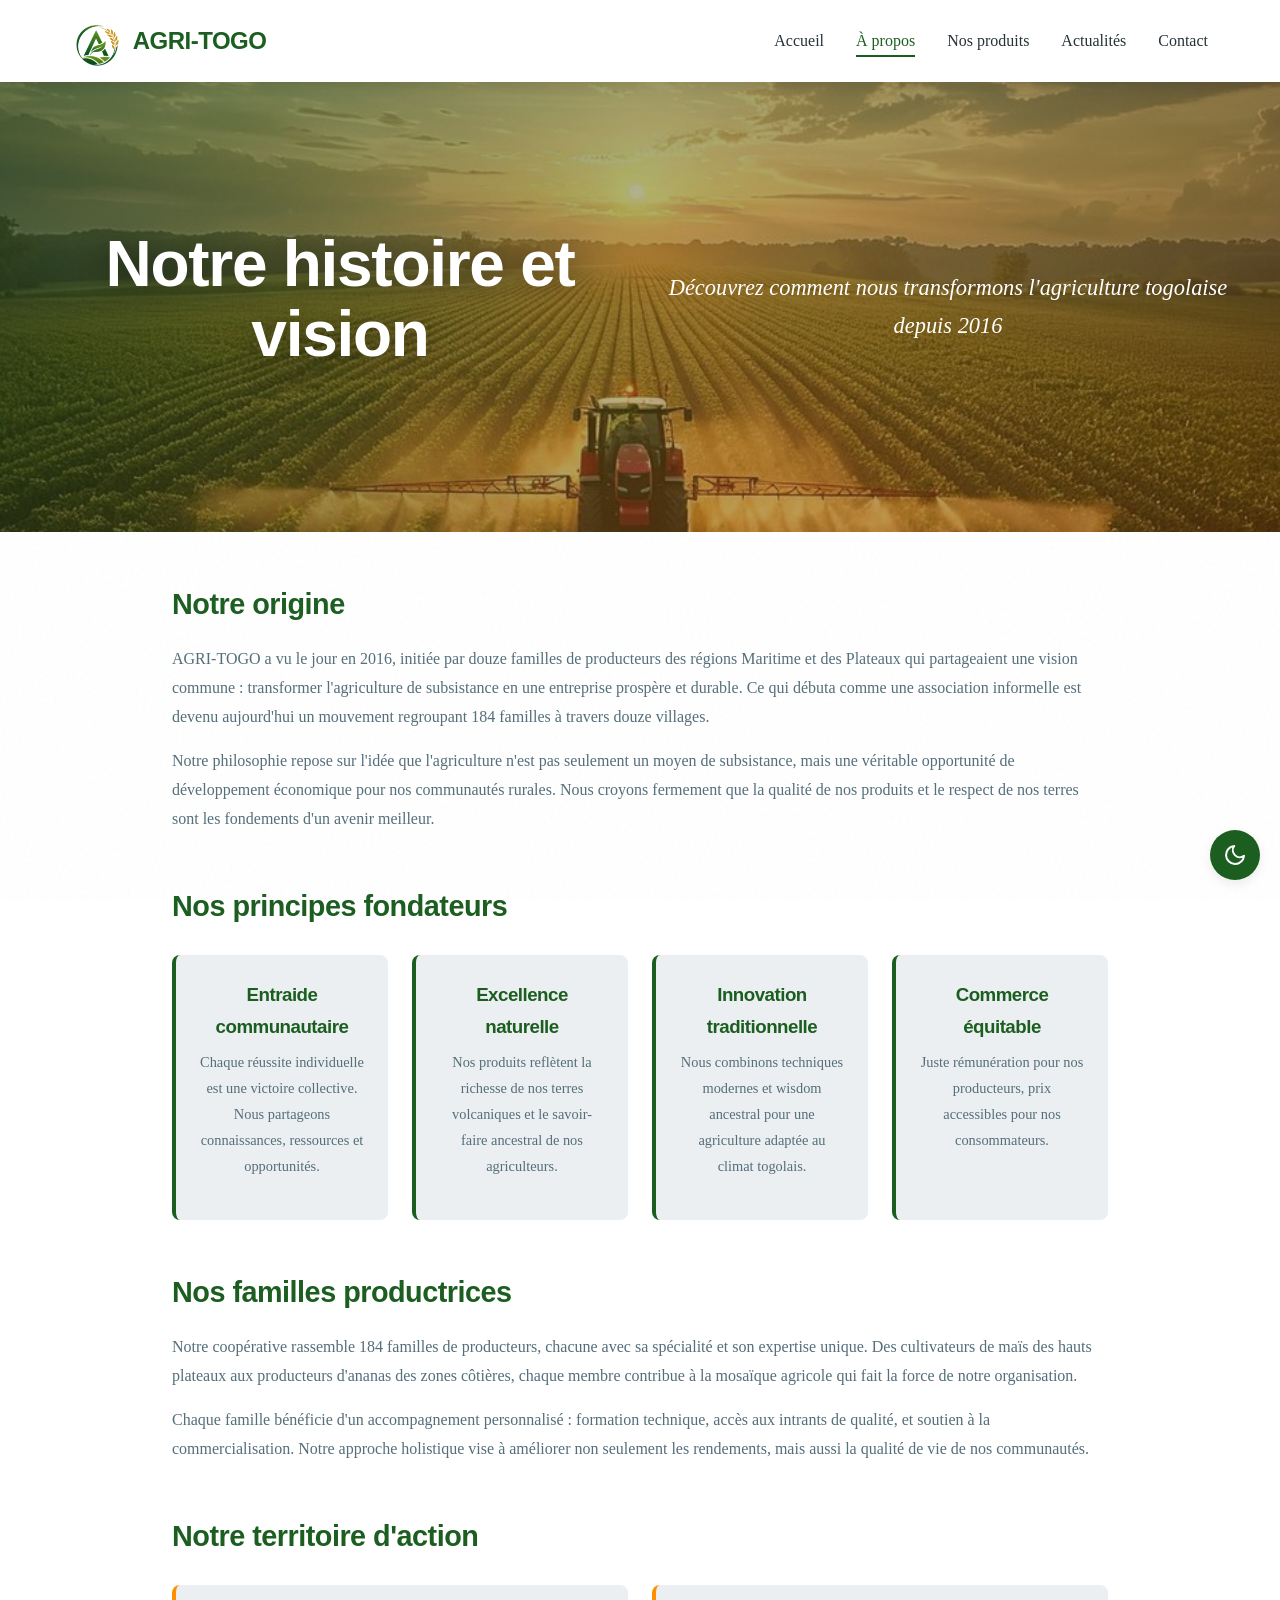
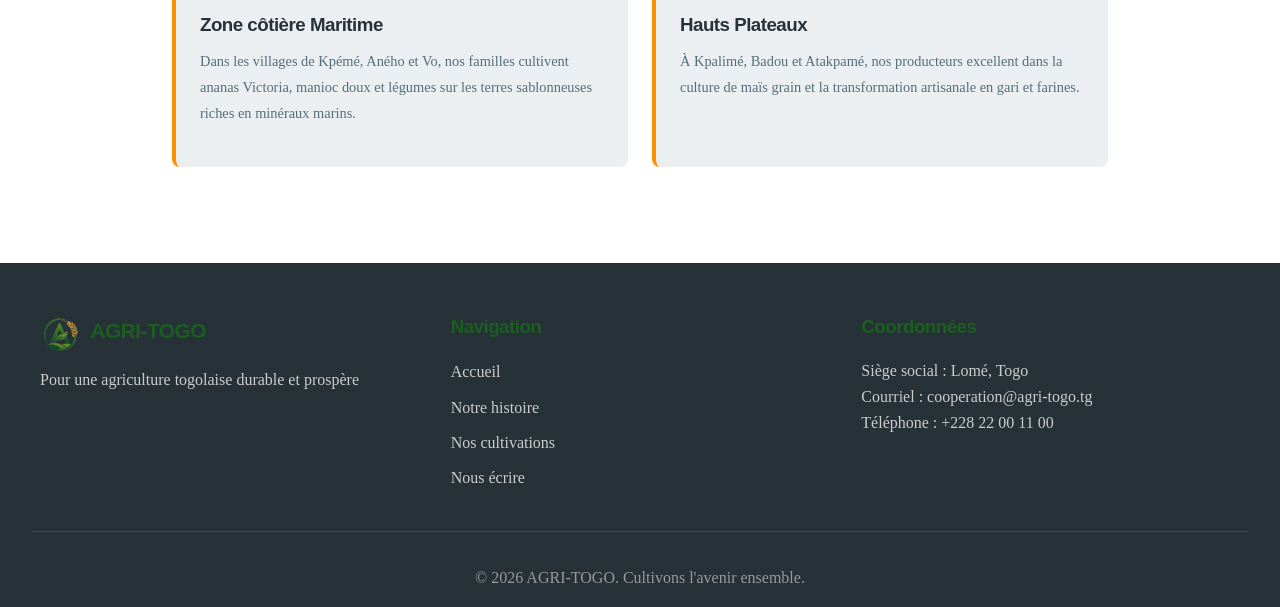
==== commit 6a29abee: "Correction apres remarque du prof" ====
--- a/pages/a-propos.html
+++ b/pages/a-propos.html
@@ -10,10 +10,10 @@
     <!-- Header avec navigation -->
     <header>
         <nav class="navbar">
-            <div class="logo">
+            <a href="../index.html" class="logo">
                 <img src="../images/logo.png" alt="AGRI-TOGO">
                 <span class="logo-text">AGRI-TOGO</span>
-            </div>
+            </a>
             <button class="hamburger" aria-label="Menu">
                 <span></span>
                 <span></span>
@@ -96,7 +96,10 @@
     <footer>
         <div class="footer-content">
             <div class="footer-section">
-                <h3>AGRI-TOGO</h3>
+                <a href="../index.html" class="logo">
+                    <img src="../images/logo.png" alt="AGRI-TOGO">
+                    <span class="logo-text">AGRI-TOGO</span>
+                </a>
                 <p>Pour une agriculture togolaise durable et prospère</p>
             </div>
             <div class="footer-section">
@@ -113,7 +116,6 @@
                 <p>Siège social : Lomé, Togo</p>
                 <p>Courriel : cooperation@agri-togo.tg</p>
                 <p>Téléphone : +228 22 00 11 00</p>
-                <p><a href="https://maps.app.goo.gl/mjLLKNpsAV3gKmQQ9" target="_blank" style="color: #FFC107;">Voir sur Google Maps</a></p>
             </div>
         </div>
         <div class="footer-bottom">
--- a/css/style.css
+++ b/css/style.css
@@ -82,6 +82,8 @@
     display: flex;
     align-items: center;
     gap: 10px;
+    text-decoration: none;
+    color: inherit;
 }
 
 .logo img {
@@ -978,33 +980,52 @@
 
 /* Bouton de soumission du formulaire - Premium CTA */
 .submit-btn {
+    display: inline-flex;
+    align-items: center;
+    justify-content: center;
+    gap: 0.75rem;
+
     background-color: var(--primary-color);
     color: white;
+
     padding: 1.25rem 2.5rem;
     border: none;
     border-radius: 50px;
+
     font-size: 1rem;
     font-weight: 700;
+    font-family: inherit;
+
     cursor: pointer;
     transition: all 0.7s cubic-bezier(0.32, 0.72, 0, 1);
+
     text-transform: uppercase;
     letter-spacing: 0.15em;
+
     position: relative;
     overflow: hidden;
+
     margin-top: 1rem;
     box-shadow: 0 4px 20px rgba(27, 94, 32, 0.3);
 }
 
 .submit-btn::after {
     content: '→';
-    display: flex;
+
+    display: inline-flex;
     align-items: center;
     justify-content: center;
+
+    flex-shrink: 0;
+
     width: 1.5rem;
     height: 1.5rem;
+
+    margin-left: 0.25rem;
+
     background: rgba(255, 255, 255, 0.2);
     border-radius: 50%;
-    margin-left: 0.75rem;
+
     transition: all 0.5s cubic-bezier(0.32, 0.72, 0, 1);
 }
 
@@ -1101,7 +1122,30 @@
 /* Section du footer */
 .footer-section h3 {
     margin-bottom: 1rem;
-    color: var(--accent-color);
+    color: var(--primary-color);
+}
+
+/* Logo dans le footer */
+.footer-section .logo {
+    display: flex;
+    align-items: center;
+    gap: 10px;
+    text-decoration: none;
+    color: inherit;
+    margin-bottom: 1rem;
+}
+
+.footer-section .logo img {
+    height: 40px;
+    width: auto;
+}
+
+.footer-section .logo-text {
+    font-family: 'Arial Black', 'Helvetica Neue', sans-serif;
+    font-size: 1.3rem;
+    font-weight: 900;
+    color: var(--primary-color);
+    letter-spacing: -0.5px;
 }
 
 .footer-section p {
